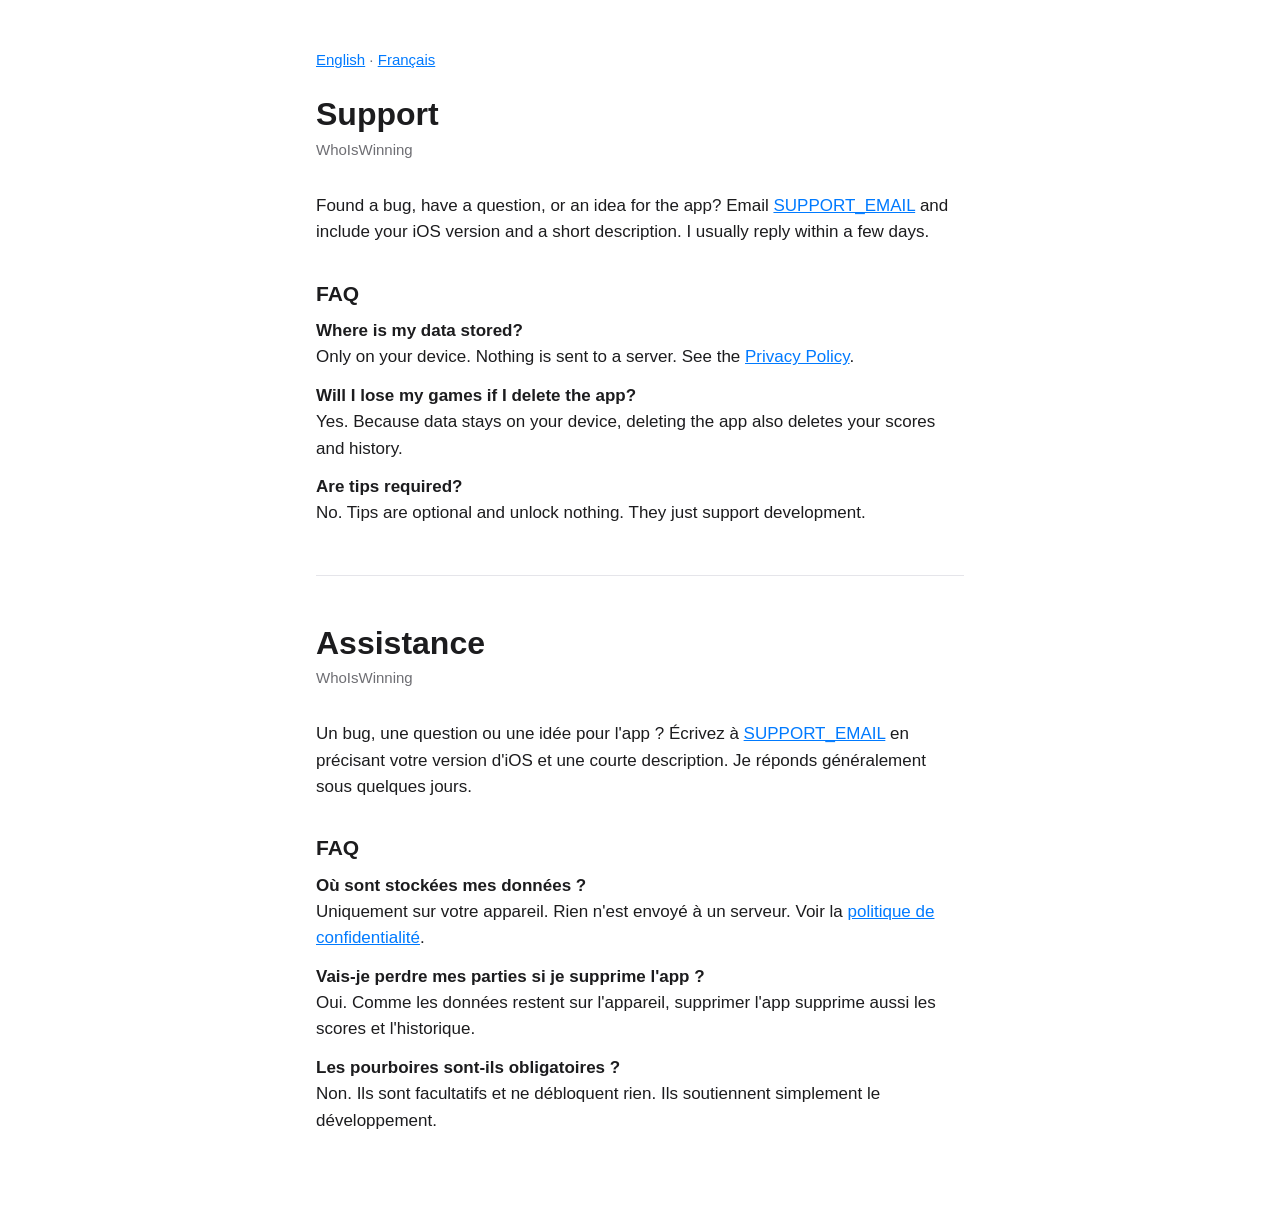
==== support/index.html @ b1d59900 "Add privacy policy and support pages Co-Authored-By: Claude Opus 5.5 <noreply@anthropic.com>" ====
<!doctype html>
<html lang="en">
<head>
  <meta charset="utf-8">
  <meta name="viewport" content="width=device-width, initial-scale=1">
  <title>WhoIsWinning – Support</title>
  <link rel="stylesheet" href="../style.css">
</head>
<body>
<main>
  <p class="lang"><a href="#en">English</a> · <a href="#fr">Français</a></p>

  <section id="en" lang="en">
    <h1>Support</h1>
    <p class="meta">WhoIsWinning</p>

    <p>Found a bug, have a question, or an idea for the app? Email <a href="mailto:SUPPORT_EMAIL">SUPPORT_EMAIL</a> and include your iOS version and a short description. I usually reply within a few days.</p>

    <h2>FAQ</h2>
    <p><strong>Where is my data stored?</strong><br>Only on your device. Nothing is sent to a server. See the <a href="../privacy/">Privacy Policy</a>.</p>
    <p><strong>Will I lose my games if I delete the app?</strong><br>Yes. Because data stays on your device, deleting the app also deletes your scores and history.</p>
    <p><strong>Are tips required?</strong><br>No. Tips are optional and unlock nothing. They just support development.</p>
  </section>

  <hr>

  <section id="fr" lang="fr">
    <h1>Assistance</h1>
    <p class="meta">WhoIsWinning</p>

    <p>Un bug, une question ou une idée pour l'app ? Écrivez à <a href="mailto:SUPPORT_EMAIL">SUPPORT_EMAIL</a> en précisant votre version d'iOS et une courte description. Je réponds généralement sous quelques jours.</p>

    <h2>FAQ</h2>
    <p><strong>Où sont stockées mes données ?</strong><br>Uniquement sur votre appareil. Rien n'est envoyé à un serveur. Voir la <a href="../privacy/">politique de confidentialité</a>.</p>
    <p><strong>Vais-je perdre mes parties si je supprime l'app ?</strong><br>Oui. Comme les données restent sur l'appareil, supprimer l'app supprime aussi les scores et l'historique.</p>
    <p><strong>Les pourboires sont-ils obligatoires ?</strong><br>Non. Ils sont facultatifs et ne débloquent rien. Ils soutiennent simplement le développement.</p>
  </section>
</main>
</body>
</html>
---- style.css ----
:root {
  --bg: #ffffff;
  --text: #1c1c1e;
  --muted: #6e6e73;
  --accent: #007aff;
  --rule: #e5e5ea;
}
@media (prefers-color-scheme: dark) {
  :root {
    --bg: #000000;
    --text: #f2f2f7;
    --muted: #98989f;
    --accent: #0a84ff;
    --rule: #2c2c2e;
  }
}
* { box-sizing: border-box; }
body {
  margin: 0;
  background: var(--bg);
  color: var(--text);
  font: 17px/1.55 -apple-system, BlinkMacSystemFont, "Inter", "Segoe UI", sans-serif;
}
main { max-width: 680px; margin: 0 auto; padding: 48px 16px 64px; }
h1 { font-size: 32px; line-height: 1.2; margin: 0 0 4px; }
h2 { font-size: 21px; margin: 32px 0 8px; }
p, li { margin: 0 0 12px; }
a { color: var(--accent); }
.meta { color: var(--muted); font-size: 15px; margin-bottom: 32px; }
.lang { color: var(--muted); font-size: 15px; margin-bottom: 24px; }
hr { border: 0; border-top: 1px solid var(--rule); margin: 48px 0; }
footer { color: var(--muted); font-size: 14px; margin-top: 48px; }
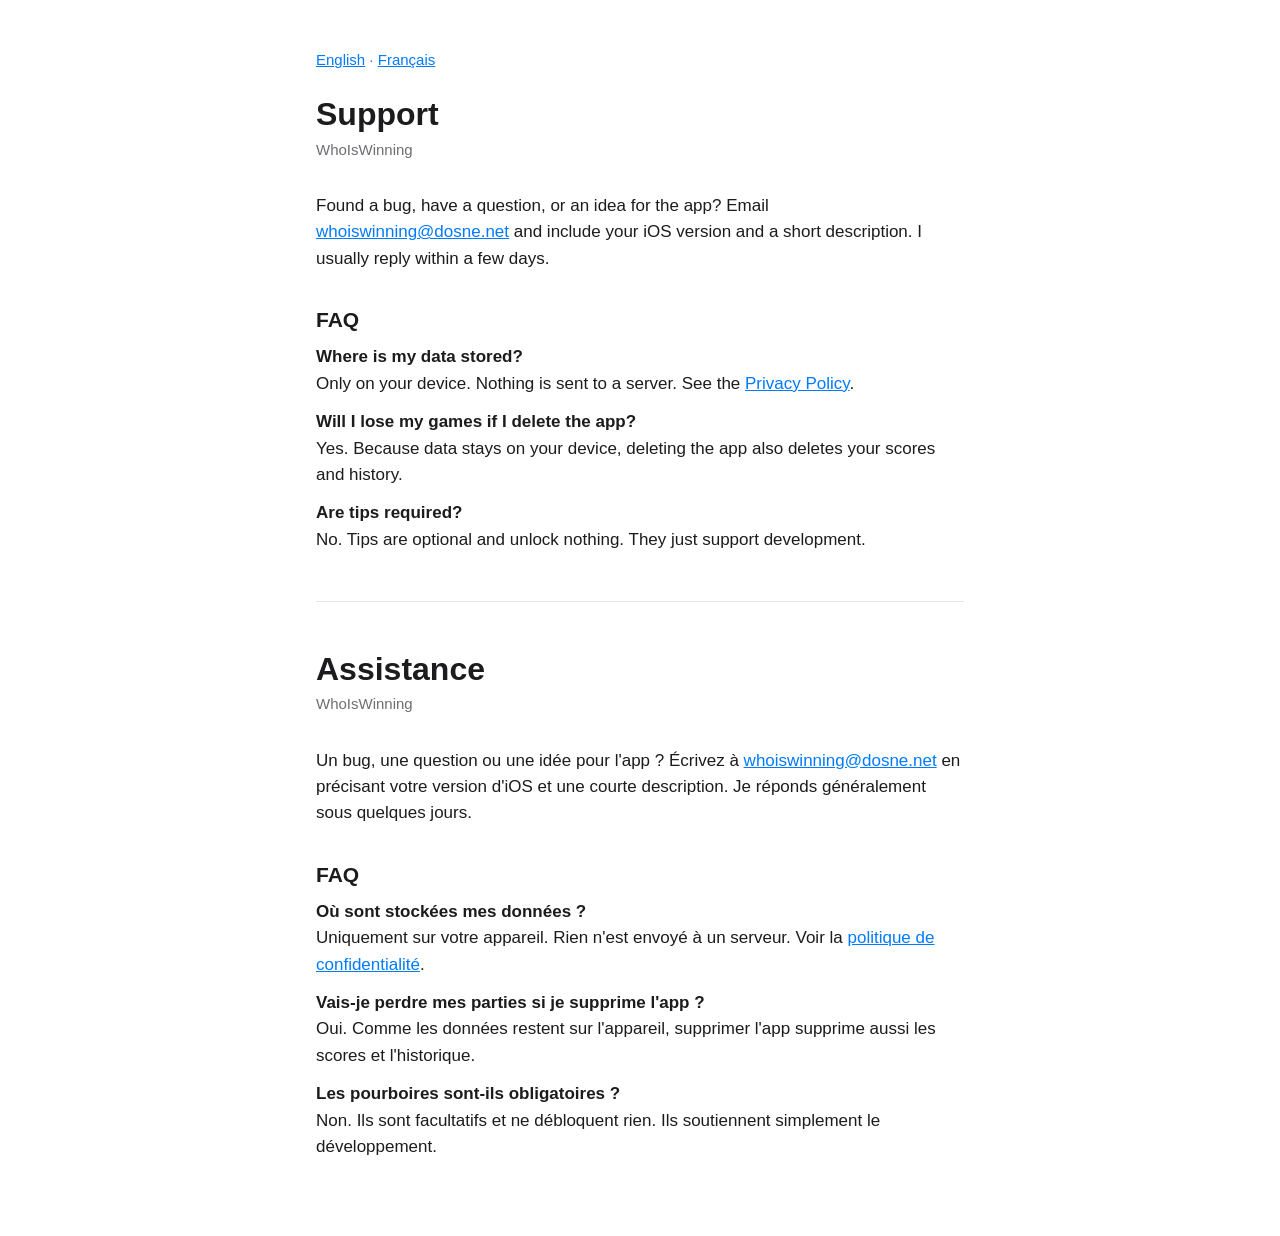
==== commit a09d1508: "feat: email" ====
--- a/support/index.html
+++ b/support/index.html
@@ -14,7 +14,7 @@
     <h1>Support</h1>
     <p class="meta">WhoIsWinning</p>
 
-    <p>Found a bug, have a question, or an idea for the app? Email <a href="mailto:SUPPORT_EMAIL">SUPPORT_EMAIL</a> and include your iOS version and a short description. I usually reply within a few days.</p>
+    <p>Found a bug, have a question, or an idea for the app? Email <a href="mailto:whoiswinning@dosne.net">whoiswinning@dosne.net</a> and include your iOS version and a short description. I usually reply within a few days.</p>
 
     <h2>FAQ</h2>
     <p><strong>Where is my data stored?</strong><br>Only on your device. Nothing is sent to a server. See the <a href="../privacy/">Privacy Policy</a>.</p>
@@ -28,7 +28,7 @@
     <h1>Assistance</h1>
     <p class="meta">WhoIsWinning</p>
 
-    <p>Un bug, une question ou une idée pour l'app ? Écrivez à <a href="mailto:SUPPORT_EMAIL">SUPPORT_EMAIL</a> en précisant votre version d'iOS et une courte description. Je réponds généralement sous quelques jours.</p>
+    <p>Un bug, une question ou une idée pour l'app ? Écrivez à <a href="mailto:whoiswinning@dosne.net">whoiswinning@dosne.net</a> en précisant votre version d'iOS et une courte description. Je réponds généralement sous quelques jours.</p>
 
     <h2>FAQ</h2>
     <p><strong>Où sont stockées mes données ?</strong><br>Uniquement sur votre appareil. Rien n'est envoyé à un serveur. Voir la <a href="../privacy/">politique de confidentialité</a>.</p>
